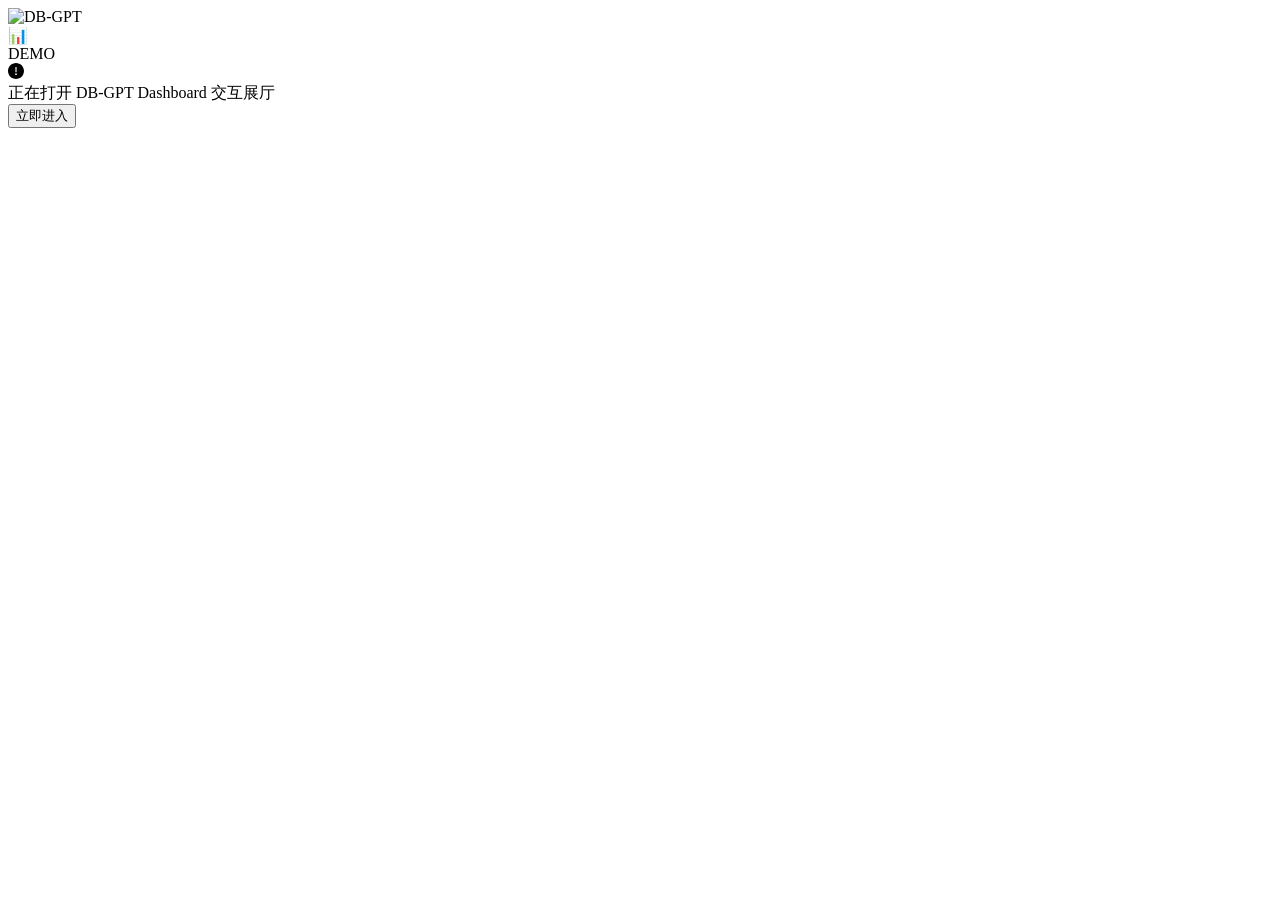
==== index.html @ 442d00a5 "feat: publish standalone dashboard showcase" ====
<!DOCTYPE html><html><head><meta charSet="utf-8"/><meta name="viewport" content="width=device-width, initial-scale=1, maximum-scale=1"/><meta name="theme-color" content="#0c75fc"/><meta name="next-head-count" content="3"/><link rel="preload" href="/DB-GPT-Dashboard-Showcase/_next/static/css/9454fbde81bf55b7.css" as="style"/><link rel="stylesheet" href="/DB-GPT-Dashboard-Showcase/_next/static/css/9454fbde81bf55b7.css" data-n-g=""/><noscript data-n-css=""></noscript><script defer="" nomodule="" src="/DB-GPT-Dashboard-Showcase/_next/static/chunks/polyfills-78c92fac7aa8fdd8.js"></script><script src="/DB-GPT-Dashboard-Showcase/_next/static/chunks/webpack-3bdd81d2133416d6.js" defer=""></script><script src="/DB-GPT-Dashboard-Showcase/_next/static/chunks/framework-8e121152743951f5.js" defer=""></script><script src="/DB-GPT-Dashboard-Showcase/_next/static/chunks/main-8038c01b8a4d8145.js" defer=""></script><script src="/DB-GPT-Dashboard-Showcase/_next/static/chunks/pages/_app-7c3a160d2a4fb623.js" defer=""></script><script src="/DB-GPT-Dashboard-Showcase/_next/static/chunks/867-b354de5bad769d0d.js" defer=""></script><script src="/DB-GPT-Dashboard-Showcase/_next/static/chunks/pages/index-c78fa9893310ed44.js" defer=""></script><script src="/DB-GPT-Dashboard-Showcase/_next/static/rFy1BAVJ-gBw2raiJgQQG/_buildManifest.js" defer=""></script><script src="/DB-GPT-Dashboard-Showcase/_next/static/rFy1BAVJ-gBw2raiJgQQG/_ssgManifest.js" defer=""></script></head><body><div id="__next"><div class="css-1gufc6a ant-app"><div class="flex h-screen w-screen overflow-hidden bg-[#f5f7fb]"><aside class="hidden w-20 shrink-0 flex-col items-center border-r border-slate-200 bg-[#eef3fb] py-5 md:flex"><img src="/DB-GPT-Dashboard-Showcase/LOGO.png" alt="DB-GPT" class="h-8 w-14 object-contain"/><div class="mt-8 flex h-12 w-12 items-center justify-center rounded-xl bg-white text-xl shadow-sm" title="数据看板">📊</div><div class="mt-auto rounded-full bg-blue-600 px-2 py-1 text-[10px] font-semibold text-white">DEMO</div></aside><div class="relative min-w-0 flex-1 overflow-hidden"><div class="flex min-h-screen items-center justify-center bg-[#f5f7fb] p-6"><div class="ant-result ant-result-info css-1gufc6a"><div class="ant-result-icon"><span role="img" aria-label="exclamation-circle" class="anticon anticon-exclamation-circle"><svg viewBox="64 64 896 896" focusable="false" data-icon="exclamation-circle" width="1em" height="1em" fill="currentColor" aria-hidden="true"><path d="M512 64C264.6 64 64 264.6 64 512s200.6 448 448 448 448-200.6 448-448S759.4 64 512 64zm-32 232c0-4.4 3.6-8 8-8h48c4.4 0 8 3.6 8 8v272c0 4.4-3.6 8-8 8h-48c-4.4 0-8-3.6-8-8V296zm32 440a48.01 48.01 0 010-96 48.01 48.01 0 010 96z"></path></svg></span></div><div class="ant-result-title">正在打开 DB-GPT Dashboard 交互展厅</div><div class="ant-result-extra"><button type="button" class="ant-btn css-1gufc6a ant-btn-default"><span>立即进入</span></button></div></div></div></div></div></div></div><script id="__NEXT_DATA__" type="application/json">{"props":{"pageProps":{}},"page":"/","query":{},"buildId":"rFy1BAVJ-gBw2raiJgQQG","assetPrefix":"/DB-GPT-Dashboard-Showcase","nextExport":true,"autoExport":true,"isFallback":false,"scriptLoader":[]}</script></body></html>
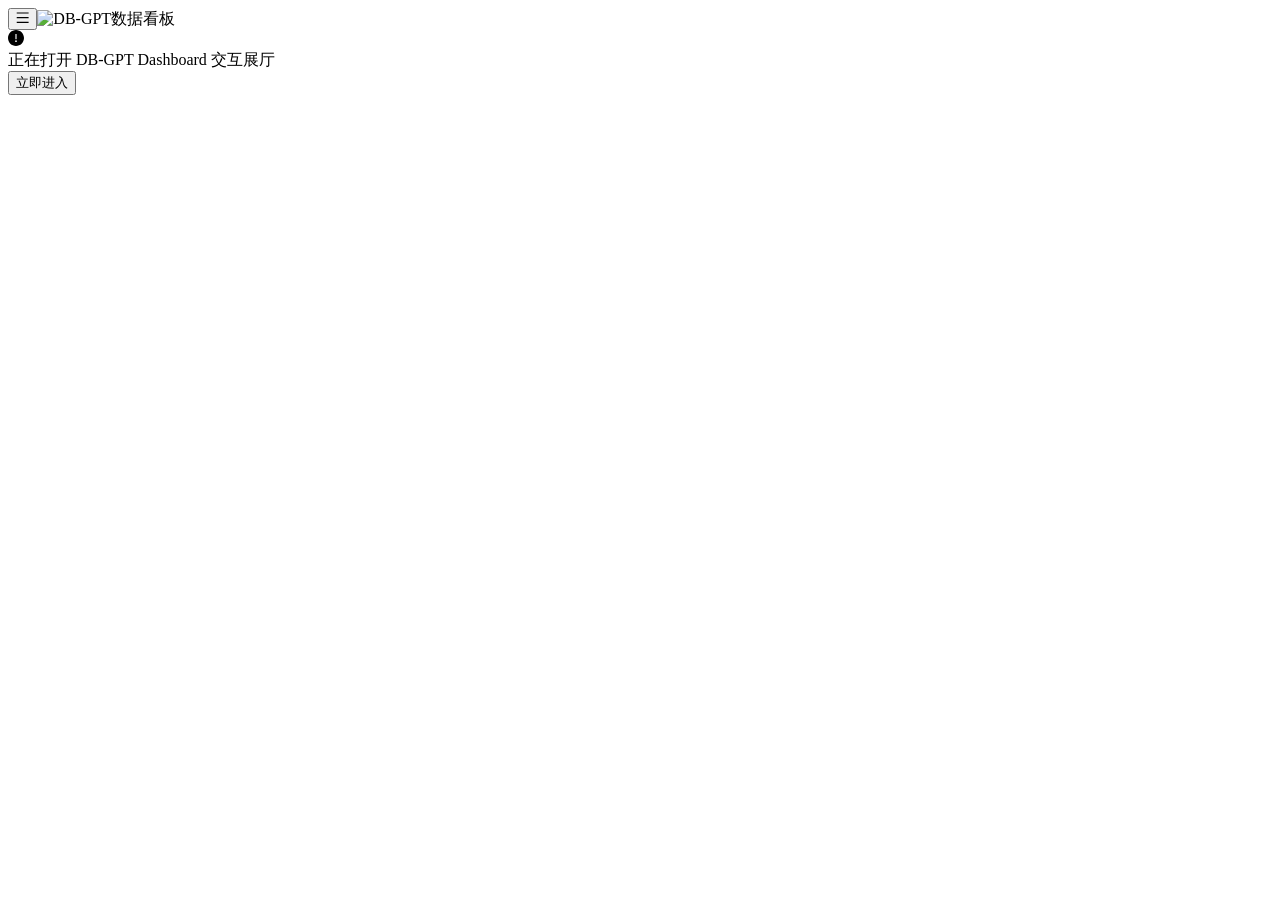
==== commit 4e7c8737: "feat: restore DB-GPT navigation in showcase" ====
--- a/index.html
+++ b/index.html
@@ -1 +1 @@
-<!DOCTYPE html><html><head><meta charSet="utf-8"/><meta name="viewport" content="width=device-width, initial-scale=1, maximum-scale=1"/><meta name="theme-color" content="#0c75fc"/><meta name="next-head-count" content="3"/><link rel="preload" href="/DB-GPT-Dashboard-Showcase/_next/static/css/9454fbde81bf55b7.css" as="style"/><link rel="stylesheet" href="/DB-GPT-Dashboard-Showcase/_next/static/css/9454fbde81bf55b7.css" data-n-g=""/><noscript data-n-css=""></noscript><script defer="" nomodule="" src="/DB-GPT-Dashboard-Showcase/_next/static/chunks/polyfills-78c92fac7aa8fdd8.js"></script><script src="/DB-GPT-Dashboard-Showcase/_next/static/chunks/webpack-3bdd81d2133416d6.js" defer=""></script><script src="/DB-GPT-Dashboard-Showcase/_next/static/chunks/framework-8e121152743951f5.js" defer=""></script><script src="/DB-GPT-Dashboard-Showcase/_next/static/chunks/main-8038c01b8a4d8145.js" defer=""></script><script src="/DB-GPT-Dashboard-Showcase/_next/static/chunks/pages/_app-7c3a160d2a4fb623.js" defer=""></script><script src="/DB-GPT-Dashboard-Showcase/_next/static/chunks/867-b354de5bad769d0d.js" defer=""></script><script src="/DB-GPT-Dashboard-Showcase/_next/static/chunks/pages/index-c78fa9893310ed44.js" defer=""></script><script src="/DB-GPT-Dashboard-Showcase/_next/static/rFy1BAVJ-gBw2raiJgQQG/_buildManifest.js" defer=""></script><script src="/DB-GPT-Dashboard-Showcase/_next/static/rFy1BAVJ-gBw2raiJgQQG/_ssgManifest.js" defer=""></script></head><body><div id="__next"><div class="css-1gufc6a ant-app"><div class="flex h-screen w-screen overflow-hidden bg-[#f5f7fb]"><aside class="hidden w-20 shrink-0 flex-col items-center border-r border-slate-200 bg-[#eef3fb] py-5 md:flex"><img src="/DB-GPT-Dashboard-Showcase/LOGO.png" alt="DB-GPT" class="h-8 w-14 object-contain"/><div class="mt-8 flex h-12 w-12 items-center justify-center rounded-xl bg-white text-xl shadow-sm" title="数据看板">📊</div><div class="mt-auto rounded-full bg-blue-600 px-2 py-1 text-[10px] font-semibold text-white">DEMO</div></aside><div class="relative min-w-0 flex-1 overflow-hidden"><div class="flex min-h-screen items-center justify-center bg-[#f5f7fb] p-6"><div class="ant-result ant-result-info css-1gufc6a"><div class="ant-result-icon"><span role="img" aria-label="exclamation-circle" class="anticon anticon-exclamation-circle"><svg viewBox="64 64 896 896" focusable="false" data-icon="exclamation-circle" width="1em" height="1em" fill="currentColor" aria-hidden="true"><path d="M512 64C264.6 64 64 264.6 64 512s200.6 448 448 448 448-200.6 448-448S759.4 64 512 64zm-32 232c0-4.4 3.6-8 8-8h48c4.4 0 8 3.6 8 8v272c0 4.4-3.6 8-8 8h-48c-4.4 0-8-3.6-8-8V296zm32 440a48.01 48.01 0 010-96 48.01 48.01 0 010 96z"></path></svg></span></div><div class="ant-result-title">正在打开 DB-GPT Dashboard 交互展厅</div><div class="ant-result-extra"><button type="button" class="ant-btn css-1gufc6a ant-btn-default"><span>立即进入</span></button></div></div></div></div></div></div></div><script id="__NEXT_DATA__" type="application/json">{"props":{"pageProps":{}},"page":"/","query":{},"buildId":"rFy1BAVJ-gBw2raiJgQQG","assetPrefix":"/DB-GPT-Dashboard-Showcase","nextExport":true,"autoExport":true,"isFallback":false,"scriptLoader":[]}</script></body></html>+<!DOCTYPE html><html><head><meta charSet="utf-8"/><meta name="viewport" content="width=device-width, initial-scale=1, maximum-scale=1"/><meta name="theme-color" content="#0c75fc"/><link rel="icon" href="/DB-GPT-Dashboard-Showcase/LOGO_SMALL.png"/><meta name="next-head-count" content="4"/><link rel="preload" href="/DB-GPT-Dashboard-Showcase/_next/static/css/1b3914a99771deb6.css" as="style"/><link rel="stylesheet" href="/DB-GPT-Dashboard-Showcase/_next/static/css/1b3914a99771deb6.css" data-n-g=""/><noscript data-n-css=""></noscript><script defer="" nomodule="" src="/DB-GPT-Dashboard-Showcase/_next/static/chunks/polyfills-78c92fac7aa8fdd8.js"></script><script src="/DB-GPT-Dashboard-Showcase/_next/static/chunks/webpack-28d2d6214322705b.js" defer=""></script><script src="/DB-GPT-Dashboard-Showcase/_next/static/chunks/framework-8e121152743951f5.js" defer=""></script><script src="/DB-GPT-Dashboard-Showcase/_next/static/chunks/main-8038c01b8a4d8145.js" defer=""></script><script src="/DB-GPT-Dashboard-Showcase/_next/static/chunks/pages/_app-27b55d13d621b340.js" defer=""></script><script src="/DB-GPT-Dashboard-Showcase/_next/static/chunks/867-b354de5bad769d0d.js" defer=""></script><script src="/DB-GPT-Dashboard-Showcase/_next/static/chunks/pages/index-c78fa9893310ed44.js" defer=""></script><script src="/DB-GPT-Dashboard-Showcase/_next/static/cIpD5-iiOC0sTX7mxaUrn/_buildManifest.js" defer=""></script><script src="/DB-GPT-Dashboard-Showcase/_next/static/cIpD5-iiOC0sTX7mxaUrn/_ssgManifest.js" defer=""></script></head><body><div id="__next"><div class="css-1gufc6a ant-app"><div class="flex h-screen w-screen overflow-hidden bg-[#f5f7fb]"><div class="relative flex min-w-0 flex-1 flex-col overflow-hidden"><div data-testid="showcase-mobile-header" class="flex h-14 shrink-0 items-center gap-3 border-b border-slate-200 bg-[#e8eef8] px-3 md:hidden"><button aria-label="打开 DB-GPT 导航" type="button" class="ant-btn css-1gufc6a ant-btn-text ant-btn-icon-only"><span class="ant-btn-icon"><span role="img" aria-label="menu" class="anticon anticon-menu"><svg viewBox="64 64 896 896" focusable="false" data-icon="menu" width="1em" height="1em" fill="currentColor" aria-hidden="true"><path d="M904 160H120c-4.4 0-8 3.6-8 8v64c0 4.4 3.6 8 8 8h784c4.4 0 8-3.6 8-8v-64c0-4.4-3.6-8-8-8zm0 624H120c-4.4 0-8 3.6-8 8v64c0 4.4 3.6 8 8 8h784c4.4 0 8-3.6 8-8v-64c0-4.4-3.6-8-8-8zm0-312H120c-4.4 0-8 3.6-8 8v64c0 4.4 3.6 8 8 8h784c4.4 0 8-3.6 8-8v-64c0-4.4-3.6-8-8-8z"></path></svg></span></span></button><img src="/DB-GPT-Dashboard-Showcase/logo_zh_latest.png" alt="DB-GPT" class="h-8 w-32 object-contain"/><span class="ml-auto rounded-full bg-blue-100 px-2 py-1 text-[10px] font-medium text-blue-600">数据看板</span></div><div class="relative min-h-0 min-w-0 flex-1 overflow-hidden"><div class="flex min-h-screen items-center justify-center bg-[#f5f7fb] p-6"><div class="ant-result ant-result-info css-1gufc6a"><div class="ant-result-icon"><span role="img" aria-label="exclamation-circle" class="anticon anticon-exclamation-circle"><svg viewBox="64 64 896 896" focusable="false" data-icon="exclamation-circle" width="1em" height="1em" fill="currentColor" aria-hidden="true"><path d="M512 64C264.6 64 64 264.6 64 512s200.6 448 448 448 448-200.6 448-448S759.4 64 512 64zm-32 232c0-4.4 3.6-8 8-8h48c4.4 0 8 3.6 8 8v272c0 4.4-3.6 8-8 8h-48c-4.4 0-8-3.6-8-8V296zm32 440a48.01 48.01 0 010-96 48.01 48.01 0 010 96z"></path></svg></span></div><div class="ant-result-title">正在打开 DB-GPT Dashboard 交互展厅</div><div class="ant-result-extra"><button type="button" class="ant-btn css-1gufc6a ant-btn-default"><span>立即进入</span></button></div></div></div></div></div></div></div></div><script id="__NEXT_DATA__" type="application/json">{"props":{"pageProps":{}},"page":"/","query":{},"buildId":"cIpD5-iiOC0sTX7mxaUrn","assetPrefix":"/DB-GPT-Dashboard-Showcase","nextExport":true,"autoExport":true,"isFallback":false,"scriptLoader":[]}</script></body></html>
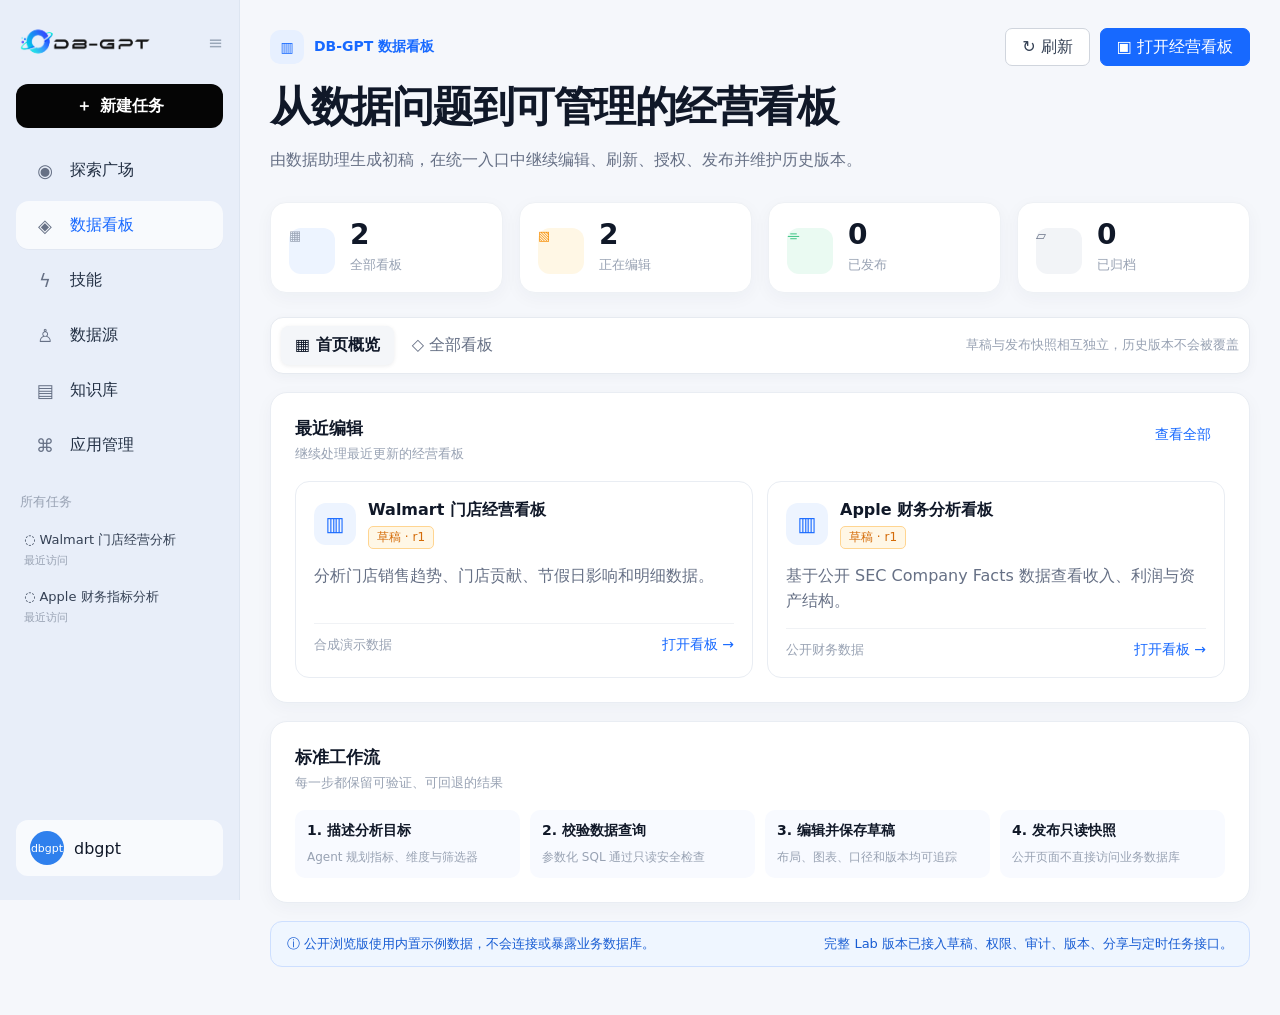
==== commit 8683be5a: "fix: preserve product UI after navigation refresh" ====
--- a/index.html
+++ b/index.html
@@ -1 +1,817 @@
-<!DOCTYPE html><html><head><meta charSet="utf-8"/><meta name="viewport" content="width=device-width, initial-scale=1, maximum-scale=1"/><meta name="theme-color" content="#0c75fc"/><link rel="icon" href="/DB-GPT-Dashboard-Showcase/LOGO_SMALL.png"/><meta name="next-head-count" content="4"/><link rel="preload" href="/DB-GPT-Dashboard-Showcase/_next/static/css/1b3914a99771deb6.css" as="style"/><link rel="stylesheet" href="/DB-GPT-Dashboard-Showcase/_next/static/css/1b3914a99771deb6.css" data-n-g=""/><noscript data-n-css=""></noscript><script defer="" nomodule="" src="/DB-GPT-Dashboard-Showcase/_next/static/chunks/polyfills-78c92fac7aa8fdd8.js"></script><script src="/DB-GPT-Dashboard-Showcase/_next/static/chunks/webpack-28d2d6214322705b.js" defer=""></script><script src="/DB-GPT-Dashboard-Showcase/_next/static/chunks/framework-8e121152743951f5.js" defer=""></script><script src="/DB-GPT-Dashboard-Showcase/_next/static/chunks/main-8038c01b8a4d8145.js" defer=""></script><script src="/DB-GPT-Dashboard-Showcase/_next/static/chunks/pages/_app-27b55d13d621b340.js" defer=""></script><script src="/DB-GPT-Dashboard-Showcase/_next/static/chunks/867-b354de5bad769d0d.js" defer=""></script><script src="/DB-GPT-Dashboard-Showcase/_next/static/chunks/pages/index-c78fa9893310ed44.js" defer=""></script><script src="/DB-GPT-Dashboard-Showcase/_next/static/cIpD5-iiOC0sTX7mxaUrn/_buildManifest.js" defer=""></script><script src="/DB-GPT-Dashboard-Showcase/_next/static/cIpD5-iiOC0sTX7mxaUrn/_ssgManifest.js" defer=""></script></head><body><div id="__next"><div class="css-1gufc6a ant-app"><div class="flex h-screen w-screen overflow-hidden bg-[#f5f7fb]"><div class="relative flex min-w-0 flex-1 flex-col overflow-hidden"><div data-testid="showcase-mobile-header" class="flex h-14 shrink-0 items-center gap-3 border-b border-slate-200 bg-[#e8eef8] px-3 md:hidden"><button aria-label="打开 DB-GPT 导航" type="button" class="ant-btn css-1gufc6a ant-btn-text ant-btn-icon-only"><span class="ant-btn-icon"><span role="img" aria-label="menu" class="anticon anticon-menu"><svg viewBox="64 64 896 896" focusable="false" data-icon="menu" width="1em" height="1em" fill="currentColor" aria-hidden="true"><path d="M904 160H120c-4.4 0-8 3.6-8 8v64c0 4.4 3.6 8 8 8h784c4.4 0 8-3.6 8-8v-64c0-4.4-3.6-8-8-8zm0 624H120c-4.4 0-8 3.6-8 8v64c0 4.4 3.6 8 8 8h784c4.4 0 8-3.6 8-8v-64c0-4.4-3.6-8-8-8zm0-312H120c-4.4 0-8 3.6-8 8v64c0 4.4 3.6 8 8 8h784c4.4 0 8-3.6 8-8v-64c0-4.4-3.6-8-8-8z"></path></svg></span></span></button><img src="/DB-GPT-Dashboard-Showcase/logo_zh_latest.png" alt="DB-GPT" class="h-8 w-32 object-contain"/><span class="ml-auto rounded-full bg-blue-100 px-2 py-1 text-[10px] font-medium text-blue-600">数据看板</span></div><div class="relative min-h-0 min-w-0 flex-1 overflow-hidden"><div class="flex min-h-screen items-center justify-center bg-[#f5f7fb] p-6"><div class="ant-result ant-result-info css-1gufc6a"><div class="ant-result-icon"><span role="img" aria-label="exclamation-circle" class="anticon anticon-exclamation-circle"><svg viewBox="64 64 896 896" focusable="false" data-icon="exclamation-circle" width="1em" height="1em" fill="currentColor" aria-hidden="true"><path d="M512 64C264.6 64 64 264.6 64 512s200.6 448 448 448 448-200.6 448-448S759.4 64 512 64zm-32 232c0-4.4 3.6-8 8-8h48c4.4 0 8 3.6 8 8v272c0 4.4-3.6 8-8 8h-48c-4.4 0-8-3.6-8-8V296zm32 440a48.01 48.01 0 010-96 48.01 48.01 0 010 96z"></path></svg></span></div><div class="ant-result-title">正在打开 DB-GPT Dashboard 交互展厅</div><div class="ant-result-extra"><button type="button" class="ant-btn css-1gufc6a ant-btn-default"><span>立即进入</span></button></div></div></div></div></div></div></div></div><script id="__NEXT_DATA__" type="application/json">{"props":{"pageProps":{}},"page":"/","query":{},"buildId":"cIpD5-iiOC0sTX7mxaUrn","assetPrefix":"/DB-GPT-Dashboard-Showcase","nextExport":true,"autoExport":true,"isFallback":false,"scriptLoader":[]}</script></body></html>+<!doctype html>
+<html lang="zh-CN">
+  <head>
+    <meta charset="utf-8" />
+    <meta name="viewport" content="width=device-width, initial-scale=1" />
+    <meta name="theme-color" content="#0c75fc" />
+    <link rel="icon" href="./LOGO_SMALL.png" />
+    <title>数据看板 · DB-GPT</title>
+    <meta
+      name="description"
+      content="DB-GPT 数据看板首页，集中查看、管理并打开由数据助理生成的经营看板。"
+    />
+    <style>
+      :root {
+        color-scheme: light;
+        font-family:
+          Inter, ui-sans-serif, system-ui, -apple-system, BlinkMacSystemFont, "Segoe UI", "Microsoft YaHei",
+          sans-serif;
+        color: #101828;
+        background: #f5f7fb;
+      }
+
+      * {
+        box-sizing: border-box;
+      }
+
+      body {
+        margin: 0;
+        min-width: 320px;
+        background: #f5f7fb;
+      }
+
+      button,
+      input,
+      select {
+        font: inherit;
+      }
+
+      a {
+        color: inherit;
+        text-decoration: none;
+      }
+
+      .app-shell {
+        min-height: 100vh;
+        display: grid;
+        grid-template-columns: 240px minmax(0, 1fr);
+      }
+
+      .sidebar {
+        position: sticky;
+        top: 0;
+        height: 100vh;
+        display: flex;
+        flex-direction: column;
+        padding: 24px 16px;
+        background: #e8eef9;
+        border-right: 1px solid #dde5f1;
+      }
+
+      .brand {
+        display: flex;
+        align-items: center;
+        justify-content: space-between;
+        min-height: 36px;
+        margin-bottom: 24px;
+      }
+
+      .brand img {
+        width: 142px;
+        height: auto;
+      }
+
+      .collapse-mark {
+        color: #9aa7b8;
+        font-size: 18px;
+      }
+
+      .new-task {
+        display: flex;
+        align-items: center;
+        justify-content: center;
+        gap: 8px;
+        height: 44px;
+        margin-bottom: 18px;
+        border-radius: 12px;
+        color: white;
+        background: #050505;
+        font-weight: 650;
+      }
+
+      .nav {
+        display: grid;
+        gap: 7px;
+      }
+
+      .nav-item {
+        display: flex;
+        align-items: center;
+        gap: 14px;
+        height: 48px;
+        padding: 0 18px;
+        border-radius: 13px;
+        color: #233044;
+      }
+
+      .nav-item .icon {
+        width: 22px;
+        text-align: center;
+        color: #667085;
+        font-size: 18px;
+      }
+
+      .nav-item.active {
+        color: #1769ff;
+        background: rgba(255, 255, 255, 0.72);
+        box-shadow: 0 1px 1px rgba(16, 24, 40, 0.03);
+      }
+
+      .task-title {
+        margin: 24px 4px 10px;
+        color: #98a2b3;
+        font-size: 13px;
+      }
+
+      .task {
+        padding: 10px 8px;
+        color: #344054;
+        font-size: 13px;
+      }
+
+      .task small {
+        display: block;
+        margin-top: 5px;
+        color: #98a2b3;
+      }
+
+      .profile {
+        margin-top: auto;
+        display: flex;
+        align-items: center;
+        gap: 10px;
+        padding: 11px 14px;
+        border-radius: 12px;
+        background: rgba(255, 255, 255, 0.72);
+      }
+
+      .avatar {
+        display: grid;
+        width: 34px;
+        height: 34px;
+        place-items: center;
+        border-radius: 50%;
+        color: white;
+        background: #2f80ed;
+        font-size: 11px;
+      }
+
+      main {
+        min-width: 0;
+        padding: 28px 30px 48px;
+      }
+
+      .topline,
+      .hero,
+      .page-body {
+        max-width: 1180px;
+        margin-inline: auto;
+      }
+
+      .topline {
+        display: flex;
+        align-items: center;
+        justify-content: space-between;
+        margin-bottom: 16px;
+      }
+
+      .eyebrow {
+        display: flex;
+        align-items: center;
+        gap: 10px;
+        color: #1769ff;
+        font-size: 14px;
+      }
+
+      .eyebrow-icon {
+        display: grid;
+        width: 34px;
+        height: 34px;
+        place-items: center;
+        border-radius: 10px;
+        background: #e7f0ff;
+      }
+
+      .actions {
+        display: flex;
+        gap: 10px;
+      }
+
+      .button {
+        display: inline-flex;
+        min-height: 38px;
+        align-items: center;
+        justify-content: center;
+        gap: 7px;
+        padding: 0 16px;
+        border: 1px solid #d0d5dd;
+        border-radius: 7px;
+        color: #344054;
+        background: white;
+        cursor: pointer;
+      }
+
+      .button.primary {
+        border-color: #1769ff;
+        color: white;
+        background: #1769ff;
+      }
+
+      .hero h1 {
+        margin: 0;
+        color: #101828;
+        font-size: clamp(28px, 3.3vw, 42px);
+        line-height: 1.18;
+        letter-spacing: -0.035em;
+      }
+
+      .hero p {
+        max-width: 720px;
+        margin: 14px 0 28px;
+        color: #667085;
+        font-size: 16px;
+        line-height: 1.75;
+      }
+
+      .stats {
+        display: grid;
+        grid-template-columns: repeat(4, minmax(0, 1fr));
+        gap: 16px;
+      }
+
+      .stat {
+        display: flex;
+        align-items: center;
+        gap: 15px;
+        min-height: 86px;
+        padding: 18px;
+        border: 1px solid #eef1f5;
+        border-radius: 16px;
+        background: white;
+        box-shadow: 0 5px 18px rgba(31, 42, 68, 0.04);
+      }
+
+      .stat-icon {
+        display: grid;
+        width: 46px;
+        height: 46px;
+        place-items: center;
+        flex: 0 0 auto;
+        border-radius: 12px;
+        color: #1769ff;
+        background: #edf4ff;
+        font-size: 20px;
+      }
+
+      .stat:nth-child(2) .stat-icon {
+        color: #f79009;
+        background: #fff7e5;
+      }
+
+      .stat:nth-child(3) .stat-icon {
+        color: #12b76a;
+        background: #eafaf2;
+      }
+
+      .stat:nth-child(4) .stat-icon {
+        color: #667085;
+        background: #f2f4f7;
+      }
+
+      .stat strong {
+        display: block;
+        font-size: 28px;
+        line-height: 1;
+      }
+
+      .stat span {
+        display: block;
+        margin-top: 7px;
+        color: #98a2b3;
+        font-size: 13px;
+      }
+
+      .tabbar {
+        display: flex;
+        align-items: center;
+        justify-content: space-between;
+        gap: 14px;
+        margin: 24px 0 18px;
+        padding: 8px 10px;
+        border: 1px solid #e6eaf0;
+        border-radius: 13px;
+        background: white;
+        box-shadow: 0 3px 12px rgba(31, 42, 68, 0.04);
+      }
+
+      .tabs {
+        display: flex;
+        gap: 4px;
+      }
+
+      .tab {
+        padding: 9px 14px;
+        border: 0;
+        border-radius: 8px;
+        color: #667085;
+        background: transparent;
+        cursor: pointer;
+      }
+
+      .tab.active {
+        color: #101828;
+        background: #f4f6f9;
+        box-shadow: 0 1px 4px rgba(16, 24, 40, 0.08);
+        font-weight: 650;
+      }
+
+      .tab-note {
+        color: #98a2b3;
+        font-size: 13px;
+      }
+
+      .panel {
+        padding: 24px;
+        border: 1px solid #e9edf3;
+        border-radius: 17px;
+        background: white;
+        box-shadow: 0 5px 18px rgba(31, 42, 68, 0.04);
+      }
+
+      .panel + .panel {
+        margin-top: 18px;
+      }
+
+      .panel-heading {
+        display: flex;
+        align-items: start;
+        justify-content: space-between;
+        gap: 16px;
+        margin-bottom: 18px;
+      }
+
+      .panel-heading h2 {
+        margin: 0;
+        font-size: 17px;
+      }
+
+      .panel-heading p {
+        margin: 5px 0 0;
+        color: #98a2b3;
+        font-size: 13px;
+      }
+
+      .text-link {
+        color: #1769ff;
+        font-size: 14px;
+      }
+
+      .cards {
+        display: grid;
+        grid-template-columns: repeat(2, minmax(0, 1fr));
+        gap: 14px;
+      }
+
+      .dashboard-card {
+        padding: 18px;
+        border: 1px solid #e9edf3;
+        border-radius: 14px;
+        transition: 160ms ease;
+      }
+
+      .dashboard-card:hover {
+        border-color: #adc8ff;
+        transform: translateY(-1px);
+        box-shadow: 0 10px 24px rgba(23, 105, 255, 0.08);
+      }
+
+      .card-title {
+        display: flex;
+        align-items: center;
+        gap: 12px;
+      }
+
+      .card-title .stat-icon {
+        width: 42px;
+        height: 42px;
+      }
+
+      .card-title strong {
+        display: block;
+      }
+
+      .badge {
+        display: inline-flex;
+        margin-top: 5px;
+        padding: 2px 8px;
+        border: 1px solid #ffd591;
+        border-radius: 5px;
+        color: #d46b08;
+        background: #fff7e6;
+        font-size: 12px;
+      }
+
+      .dashboard-card p {
+        min-height: 46px;
+        margin: 14px 0;
+        color: #667085;
+        line-height: 1.6;
+      }
+
+      .card-footer {
+        display: flex;
+        align-items: center;
+        justify-content: space-between;
+        padding-top: 12px;
+        border-top: 1px solid #f0f2f5;
+        color: #98a2b3;
+        font-size: 13px;
+      }
+
+      .workflow {
+        display: grid;
+        grid-template-columns: repeat(4, minmax(0, 1fr));
+        gap: 10px;
+      }
+
+      .workflow-step {
+        padding: 12px;
+        border-radius: 10px;
+        background: #f8faff;
+      }
+
+      .workflow-step strong {
+        display: block;
+        margin-bottom: 6px;
+        font-size: 14px;
+      }
+
+      .workflow-step span {
+        color: #98a2b3;
+        font-size: 12px;
+        line-height: 1.5;
+      }
+
+      .management[hidden],
+      .overview[hidden] {
+        display: none;
+      }
+
+      .filters {
+        display: flex;
+        gap: 10px;
+      }
+
+      .filters input,
+      .filters select {
+        height: 38px;
+        border: 1px solid #d0d5dd;
+        border-radius: 7px;
+        padding: 0 12px;
+        color: #344054;
+        background: white;
+      }
+
+      .filters input {
+        width: min(300px, 50vw);
+      }
+
+      .table-wrap {
+        overflow-x: auto;
+        border: 1px solid #eef1f5;
+        border-radius: 12px;
+      }
+
+      table {
+        width: 100%;
+        min-width: 920px;
+        border-collapse: collapse;
+      }
+
+      th,
+      td {
+        padding: 16px;
+        border-bottom: 1px solid #eef1f5;
+        text-align: left;
+        vertical-align: middle;
+      }
+
+      th {
+        color: #475467;
+        background: #fafbfc;
+        font-size: 13px;
+      }
+
+      td {
+        color: #667085;
+        font-size: 13px;
+      }
+
+      tbody tr:last-child td {
+        border-bottom: 0;
+      }
+
+      .board-cell {
+        display: flex;
+        align-items: center;
+        gap: 12px;
+      }
+
+      .board-cell strong {
+        display: block;
+        color: #101828;
+        font-size: 14px;
+      }
+
+      .board-cell span {
+        display: block;
+        max-width: 360px;
+        margin-top: 4px;
+        overflow: hidden;
+        text-overflow: ellipsis;
+        white-space: nowrap;
+      }
+
+      .table-actions {
+        display: flex;
+        gap: 12px;
+        white-space: nowrap;
+      }
+
+      .notice {
+        display: flex;
+        align-items: center;
+        justify-content: space-between;
+        gap: 16px;
+        margin-top: 18px;
+        padding: 13px 16px;
+        border: 1px solid #cddfff;
+        border-radius: 12px;
+        color: #175cd3;
+        background: #eff6ff;
+        font-size: 13px;
+      }
+
+      @media (max-width: 980px) {
+        .app-shell {
+          grid-template-columns: 82px minmax(0, 1fr);
+        }
+
+        .sidebar {
+          align-items: center;
+          padding-inline: 10px;
+        }
+
+        .brand img,
+        .collapse-mark,
+        .new-task span,
+        .nav-item span:not(.icon),
+        .task-title,
+        .task,
+        .profile span {
+          display: none;
+        }
+
+        .new-task,
+        .nav-item {
+          width: 48px;
+          padding: 0;
+        }
+
+        .nav-item {
+          justify-content: center;
+        }
+
+        .profile {
+          padding: 7px;
+        }
+
+        .stats,
+        .workflow {
+          grid-template-columns: repeat(2, minmax(0, 1fr));
+        }
+      }
+
+      @media (max-width: 700px) {
+        .app-shell {
+          display: block;
+        }
+
+        .sidebar {
+          position: static;
+          width: 100%;
+          height: auto;
+          flex-direction: row;
+          justify-content: space-between;
+          padding: 10px 14px;
+        }
+
+        .brand,
+        .new-task,
+        .task-title,
+        .task,
+        .profile,
+        .nav-item:not(.active) {
+          display: none;
+        }
+
+        .nav {
+          display: block;
+        }
+
+        .nav-item.active {
+          width: auto;
+          padding: 0 14px;
+        }
+
+        .nav-item.active span:not(.icon) {
+          display: inline;
+        }
+
+        main {
+          padding: 20px 14px 36px;
+        }
+
+        .topline {
+          align-items: flex-start;
+        }
+
+        .actions .button:first-child {
+          display: none;
+        }
+
+        .stats,
+        .cards,
+        .workflow {
+          grid-template-columns: 1fr;
+        }
+
+        .tabbar,
+        .panel-heading,
+        .notice {
+          align-items: flex-start;
+          flex-direction: column;
+        }
+
+        .tab-note {
+          display: none;
+        }
+
+        .filters {
+          width: 100%;
+          flex-direction: column;
+        }
+
+        .filters input,
+        .filters select {
+          width: 100%;
+        }
+      }
+    </style>
+  </head>
+  <body>
+    <div class="app-shell">
+      <aside class="sidebar" aria-label="DB-GPT 主导航">
+        <div class="brand">
+          <img src="./logo_zh_latest.png" alt="DB-GPT" />
+          <span class="collapse-mark">≡</span>
+        </div>
+        <a class="new-task" href="./dashboards/showcase/?case=walmart"><strong>＋</strong><span>新建任务</span></a>
+        <nav class="nav">
+          <a class="nav-item" href="./dashboards/showcase/?case=walmart"><span class="icon">◉</span><span>探索广场</span></a>
+          <a class="nav-item active" href="./"><span class="icon">◈</span><span>数据看板</span></a>
+          <span class="nav-item"><span class="icon">ϟ</span><span>技能</span></span>
+          <span class="nav-item"><span class="icon">♙</span><span>数据源</span></span>
+          <span class="nav-item"><span class="icon">▤</span><span>知识库</span></span>
+          <span class="nav-item"><span class="icon">⌘</span><span>应用管理</span></span>
+        </nav>
+        <div class="task-title">所有任务</div>
+        <div class="task">◌ Walmart 门店经营分析<small>最近访问</small></div>
+        <div class="task">◌ Apple 财务指标分析<small>最近访问</small></div>
+        <div class="profile"><span class="avatar">dbgpt</span><span>dbgpt</span></div>
+      </aside>
+
+      <main>
+        <div class="topline">
+          <div class="eyebrow"><span class="eyebrow-icon">▥</span><strong>DB-GPT 数据看板</strong></div>
+          <div class="actions">
+            <button class="button" type="button" onclick="window.location.reload()">↻ 刷新</button>
+            <a class="button primary" href="./dashboards/showcase/?case=walmart">▣ 打开经营看板</a>
+          </div>
+        </div>
+
+        <section class="hero">
+          <h1>从数据问题到可管理的经营看板</h1>
+          <p>由数据助理生成初稿，在统一入口中继续编辑、刷新、授权、发布并维护历史版本。</p>
+        </section>
+
+        <div class="page-body">
+          <section class="stats" aria-label="看板统计">
+            <div class="stat"><span class="stat-icon">▦</span><div><strong>2</strong><span>全部看板</span></div></div>
+            <div class="stat"><span class="stat-icon">▧</span><div><strong>2</strong><span>正在编辑</span></div></div>
+            <div class="stat"><span class="stat-icon">⌯</span><div><strong>0</strong><span>已发布</span></div></div>
+            <div class="stat"><span class="stat-icon">▱</span><div><strong>0</strong><span>已归档</span></div></div>
+          </section>
+
+          <div class="tabbar">
+            <div class="tabs" role="tablist" aria-label="看板视图">
+              <button class="tab active" type="button" data-tab="overview" role="tab" aria-selected="true">▦ 首页概览</button>
+              <button class="tab" type="button" data-tab="management" role="tab" aria-selected="false">◇ 全部看板</button>
+            </div>
+            <div class="tab-note">草稿与发布快照相互独立，历史版本不会被覆盖</div>
+          </div>
+
+          <div class="overview" data-panel="overview">
+            <section class="panel">
+              <div class="panel-heading">
+                <div><h2>最近编辑</h2><p>继续处理最近更新的经营看板</p></div>
+                <button class="text-link tab" type="button" data-tab="management">查看全部</button>
+              </div>
+              <div class="cards">
+                <a class="dashboard-card" href="./dashboards/showcase/?case=walmart">
+                  <div class="card-title"><span class="stat-icon">▥</span><div><strong>Walmart 门店经营看板</strong><span class="badge">草稿 · r1</span></div></div>
+                  <p>分析门店销售趋势、门店贡献、节假日影响和明细数据。</p>
+                  <div class="card-footer"><span>合成演示数据</span><span class="text-link">打开看板 →</span></div>
+                </a>
+                <a class="dashboard-card" href="./dashboards/showcase/?case=apple">
+                  <div class="card-title"><span class="stat-icon">▥</span><div><strong>Apple 财务分析看板</strong><span class="badge">草稿 · r1</span></div></div>
+                  <p>基于公开 SEC Company Facts 数据查看收入、利润与资产结构。</p>
+                  <div class="card-footer"><span>公开财务数据</span><span class="text-link">打开看板 →</span></div>
+                </a>
+              </div>
+            </section>
+
+            <section class="panel">
+              <div class="panel-heading"><div><h2>标准工作流</h2><p>每一步都保留可验证、可回退的结果</p></div></div>
+              <div class="workflow">
+                <div class="workflow-step"><strong>1. 描述分析目标</strong><span>Agent 规划指标、维度与筛选器</span></div>
+                <div class="workflow-step"><strong>2. 校验数据查询</strong><span>参数化 SQL 通过只读安全检查</span></div>
+                <div class="workflow-step"><strong>3. 编辑并保存草稿</strong><span>布局、图表、口径和版本均可追踪</span></div>
+                <div class="workflow-step"><strong>4. 发布只读快照</strong><span>公开页面不直接访问业务数据库</span></div>
+              </div>
+            </section>
+          </div>
+
+          <section class="panel management" data-panel="management" hidden>
+            <div class="panel-heading">
+              <div><h2>看板管理</h2><p>集中查看状态，并进入编辑、版本与分享管理</p></div>
+              <div class="filters">
+                <select aria-label="状态筛选"><option>全部未归档</option><option>草稿</option><option>已发布</option></select>
+                <input id="dashboard-search" type="search" placeholder="搜索标题或说明" aria-label="搜索看板" />
+              </div>
+            </div>
+            <div class="table-wrap">
+              <table>
+                <thead><tr><th>看板</th><th>数据来源</th><th>状态</th><th>修订</th><th>操作</th></tr></thead>
+                <tbody id="dashboard-table">
+                  <tr data-search="Walmart 门店经营看板 销售 趋势 门店 节假日">
+                    <td><div class="board-cell"><span class="stat-icon">▥</span><div><strong>Walmart 门店经营看板</strong><span>分析门店销售趋势、贡献与节假日影响</span></div></div></td>
+                    <td>walmart_sales_demo</td><td><span class="badge">草稿</span></td><td>r1</td>
+                    <td><div class="table-actions"><a class="text-link" href="./dashboards/showcase/?case=walmart">编辑与管理</a><a class="text-link" href="./dashboard-share/showcase/?case=walmart">只读分享</a></div></td>
+                  </tr>
+                  <tr data-search="Apple 财务分析看板 SEC 收入 利润 资产">
+                    <td><div class="board-cell"><span class="stat-icon">▥</span><div><strong>Apple 财务分析看板</strong><span>查看收入、利润与资产负债结构</span></div></div></td>
+                    <td>apple_financial_demo</td><td><span class="badge">草稿</span></td><td>r1</td>
+                    <td><div class="table-actions"><a class="text-link" href="./dashboards/showcase/?case=apple">编辑与管理</a><a class="text-link" href="./dashboard-share/showcase/?case=apple">只读分享</a></div></td>
+                  </tr>
+                </tbody>
+              </table>
+            </div>
+          </section>
+
+          <div class="notice">
+            <span>ⓘ 公开浏览版使用内置示例数据，不会连接或暴露业务数据库。</span>
+            <span>完整 Lab 版本已接入草稿、权限、审计、版本、分享与定时任务接口。</span>
+          </div>
+        </div>
+      </main>
+    </div>
+
+    <script>
+      const tabs = document.querySelectorAll('[data-tab]');
+      const panels = document.querySelectorAll('[data-panel]');
+
+      function selectTab(name) {
+        tabs.forEach(tab => {
+          const selected = tab.dataset.tab === name;
+          tab.classList.toggle('active', selected);
+          if (tab.getAttribute('role') === 'tab') tab.setAttribute('aria-selected', String(selected));
+        });
+        panels.forEach(panel => {
+          panel.hidden = panel.dataset.panel !== name;
+        });
+        history.replaceState(null, '', name === 'management' ? '#all' : location.pathname);
+      }
+
+      tabs.forEach(tab => tab.addEventListener('click', () => selectTab(tab.dataset.tab)));
+      if (location.hash === '#all') selectTab('management');
+
+      document.querySelector('#dashboard-search').addEventListener('input', event => {
+        const query = event.target.value.trim().toLocaleLowerCase('zh-CN');
+        document.querySelectorAll('#dashboard-table tr').forEach(row => {
+          row.hidden = query && !row.dataset.search.toLocaleLowerCase('zh-CN').includes(query);
+        });
+      });
+    </script>
+  </body>
+</html>
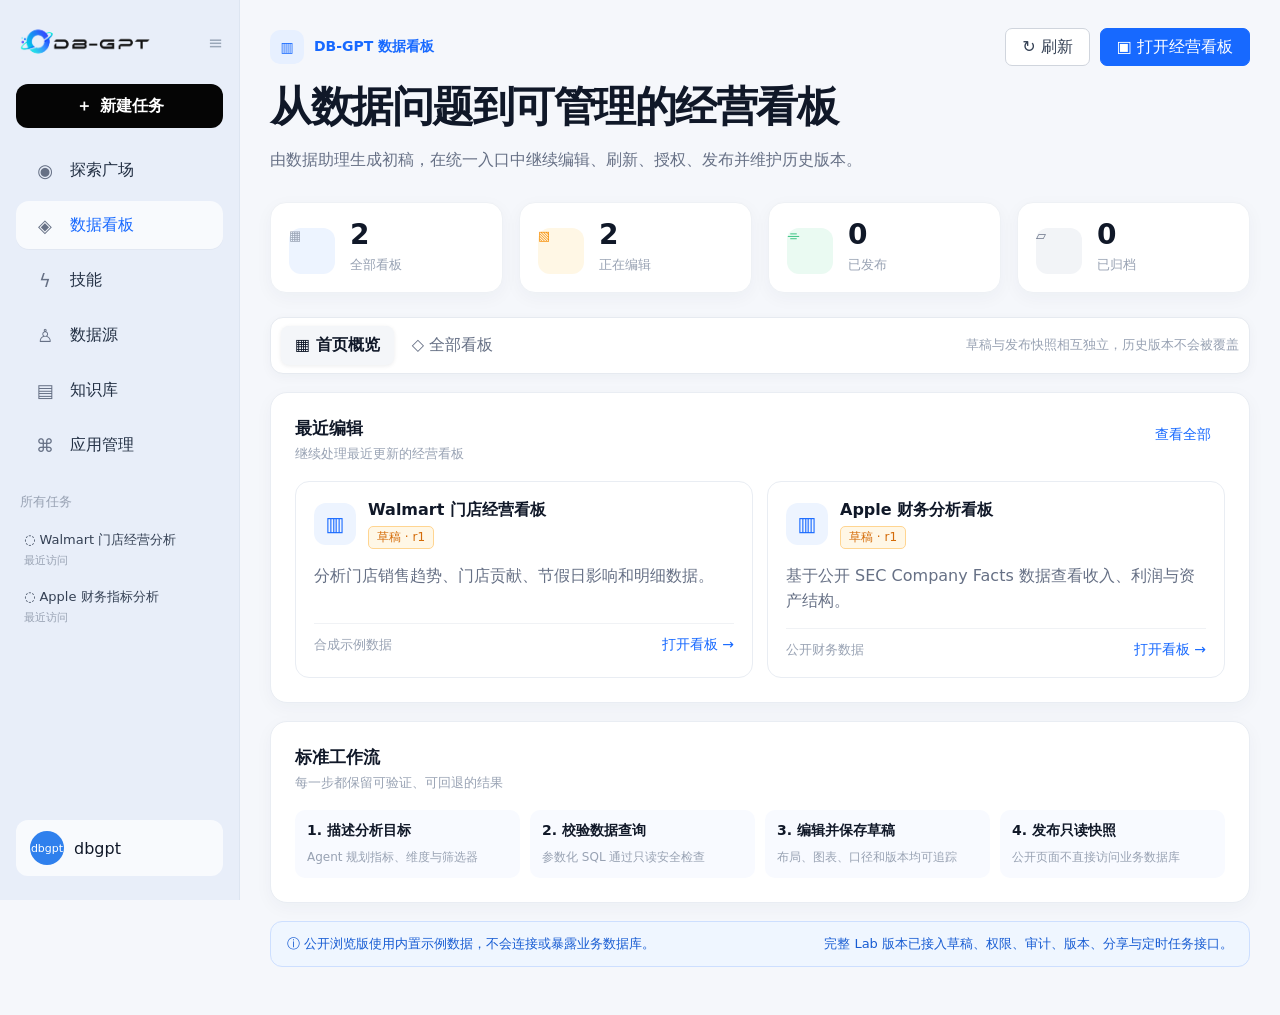
==== commit 6ceda41c: "docs: normalize showcase product wording" ====
--- a/index.html
+++ b/index.html
@@ -731,7 +731,7 @@
                 <a class="dashboard-card" href="./dashboards/showcase/?case=walmart">
                   <div class="card-title"><span class="stat-icon">▥</span><div><strong>Walmart 门店经营看板</strong><span class="badge">草稿 · r1</span></div></div>
                   <p>分析门店销售趋势、门店贡献、节假日影响和明细数据。</p>
-                  <div class="card-footer"><span>合成演示数据</span><span class="text-link">打开看板 →</span></div>
+                  <div class="card-footer"><span>合成示例数据</span><span class="text-link">打开看板 →</span></div>
                 </a>
                 <a class="dashboard-card" href="./dashboards/showcase/?case=apple">
                   <div class="card-title"><span class="stat-icon">▥</span><div><strong>Apple 财务分析看板</strong><span class="badge">草稿 · r1</span></div></div>
